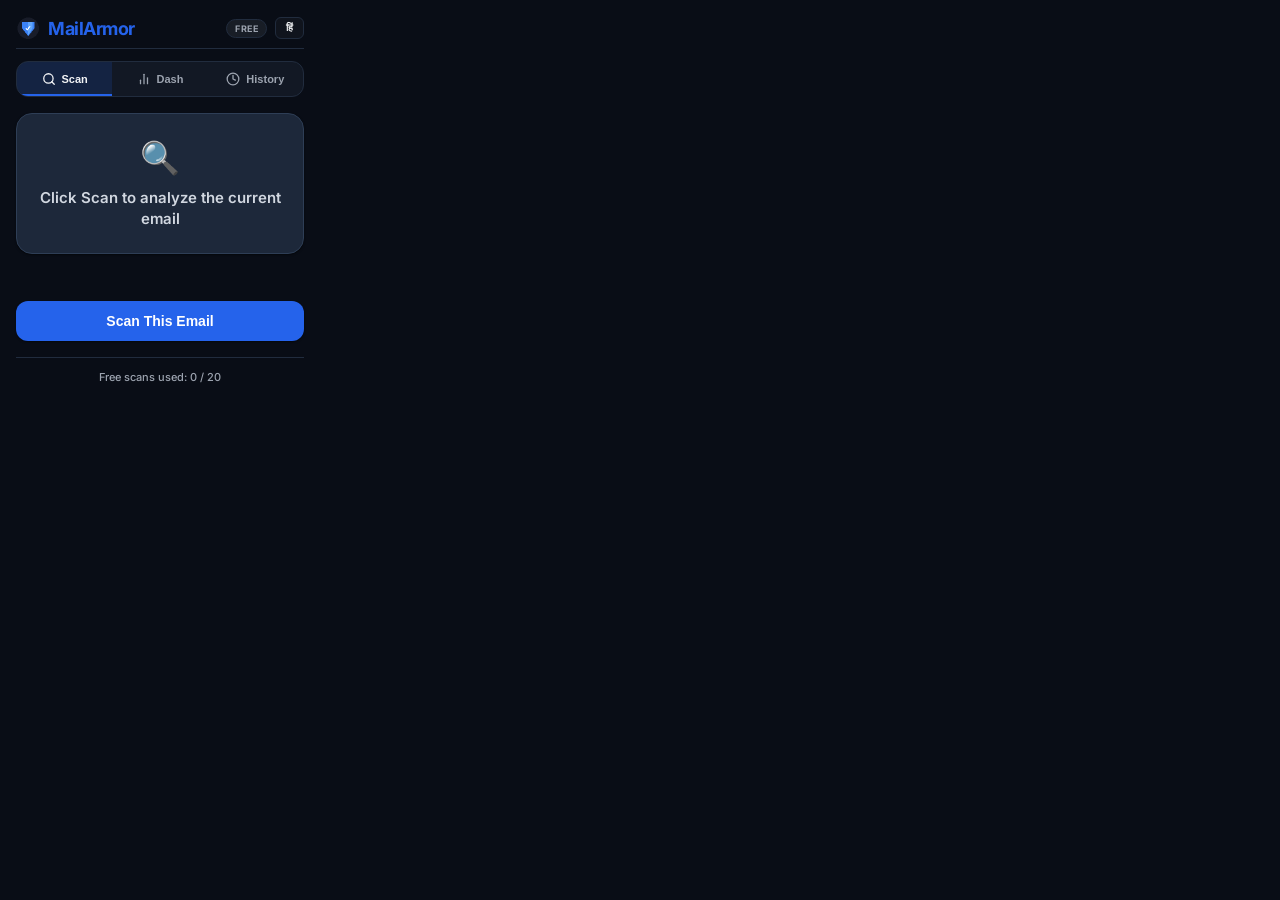
==== popup.html @ 64c12f0b "Initial commit: MailArmor extension and backend" ====
<!DOCTYPE html>
<html lang="en">
<head>
  <meta charset="UTF-8">
  <meta name="viewport" content="width=device-width, initial-scale=1.0">
  <title>MailArmor</title>
  <!-- Modern Inter Font from Google Fonts -->
  <link rel="preconnect" href="https://fonts.googleapis.com">
  <link rel="preconnect" href="https://fonts.gstatic.com" crossorigin>
  <link href="https://fonts.googleapis.com/css2?family=Inter:wght@400;500;600;700&display=swap" rel="stylesheet">
  <link rel="stylesheet" href="popup.css">
</head>
<body>
  <div class="extension-container">
    <!-- Header Area -->
    <header class="app-header">
      <div class="header-left">
        <img src="icons/icon48.png" alt="MailArmor Logo" class="app-logo-img">
        <h1 class="app-title">MailArmor</h1>
      </div>
      <div class="header-right">
        <!-- Pro Mode Simulator Switch -->
        <span id="pro-badge" class="pro-badge free-mode">Free</span>
        <!-- Hindi/English language toggle -->
        <button id="lang-toggle" class="lang-toggle-btn">हिं</button>
      </div>
    </header>

    <!-- Tab Navigation Bar -->
    <div class="tab-navigation">
      <button id="tab-btn-scan" class="tab-btn active">
        <svg class="tab-icon" viewBox="0 0 24 24" fill="none" stroke="currentColor" stroke-width="2.5" stroke-linecap="round" stroke-linejoin="round">
          <circle cx="11" cy="11" r="8"></circle>
          <line x1="21" y1="21" x2="16.65" y2="16.65"></line>
        </svg>
        <span class="tab-btn-text">Scan</span>
      </button>
      <button id="tab-btn-dash" class="tab-btn">
        <svg class="tab-icon" viewBox="0 0 24 24" fill="none" stroke="currentColor" stroke-width="2.5" stroke-linecap="round" stroke-linejoin="round">
          <line x1="18" y1="20" x2="18" y2="10"></line>
          <line x1="12" y1="20" x2="12" y2="4"></line>
          <line x1="6" y1="20" x2="6" y2="14"></line>
        </svg>
        <span class="tab-btn-text">Dash</span>
      </button>
      <button id="tab-btn-history" class="tab-btn">
        <svg class="tab-icon" viewBox="0 0 24 24" fill="none" stroke="currentColor" stroke-width="2.5" stroke-linecap="round" stroke-linejoin="round">
          <circle cx="12" cy="12" r="10"></circle>
          <polyline points="12 6 12 12 16 14"></polyline>
        </svg>
        <span class="tab-btn-text">History</span>
      </button>
    </div>

    <!-- Main Content Area -->
    <main class="app-content">
      <!-- PANEL 1: SCAN -->
      <div id="panel-scan" class="tab-panel">
        <!-- Status Card with default neutral state -->
        <div id="status-card" class="status-card state-neutral">
          <div id="status-icon" class="status-icon">🔍</div>
          <div id="status-text" class="status-text">Click Scan to analyze the current email</div>
        </div>

        <!-- Phishing Risk Rating Score Indicator -->
        <div id="risk-score-container" class="risk-score-container hidden">
          <div class="risk-score-header">
            <span id="risk-score-label" class="risk-score-label">Phishing Probability:</span>
            <span id="risk-score-value" class="risk-score-value">0/100</span>
          </div>
          <div class="risk-score-bar-bg">
            <div id="risk-score-bar" class="risk-score-bar" style="width: 0%;"></div>
          </div>
        </div>

        <!-- Explanation/Reason Text -->
        <div id="reason-container" class="reason-container hidden">
          <p id="reason-text" class="reason-text"></p>
        </div>

        <!-- Detailed Security Checklist (hidden by default) -->
        <div id="checklist-container" class="checklist-container hidden">
          <h3 id="checklist-heading" class="checklist-heading">Security Audit Checklist</h3>
          <div id="checklist-items" class="checklist-items">
            <!-- Populated dynamically -->
          </div>
        </div>

        <!-- Action Area -->
        <div class="action-container">
          <!-- Trust Sender Button (hidden by default, shown when email is scanned/loaded) -->
          <button id="trust-btn" class="btn btn-secondary hidden">
            <span>✅ Trust Sender</span>
          </button>
          
          <!-- Copy Warning Button (hidden by default) -->
          <button id="copy-warning-btn" class="btn btn-warning hidden">
            <span>📋 Copy Warning</span>
          </button>

          <!-- Scan Button -->
          <button id="scan-btn" class="btn btn-primary">
            <span class="btn-text">Scan This Email</span>
            <span class="btn-spinner hidden"></span>
          </button>

          <!-- Error Message (hidden by default) -->
          <div id="error-message" class="error-message hidden"></div>

          <!-- Upgrade Prompt (hidden by default) -->
          <div id="upgrade-container" class="upgrade-container hidden">
            <p id="upgrade-message" class="upgrade-message">You've used all free scans. Upgrade to Pro for unlimited scans 🔒</p>
            <a id="upgrade-link" href="YOUR_GUMROAD_LINK" target="_blank" class="btn btn-upgrade">
              Upgrade — $5/month
            </a>
          </div>
        </div>
      </div>

      <!-- PANEL 2: DASHBOARD -->
      <div id="panel-dash" class="tab-panel hidden">
        <div class="stats-summary-grid">
          <div class="stats-card">
            <span id="dash-scanned-val" class="stats-num">0</span>
            <span id="dash-scanned-label" class="stats-label">Total Scanned</span>
          </div>
          <div class="stats-card highlight-threat">
            <span id="dash-threats-val" class="stats-num">0</span>
            <span id="dash-threats-label" class="stats-label">Threats Blocked</span>
          </div>
          <div class="stats-card highlight-suspicious">
            <span id="dash-suspicious-val" class="stats-num">0</span>
            <span id="dash-suspicious-label" class="stats-label">Suspicious Found</span>
          </div>
        </div>

        <!-- 7-Day Chart -->
        <div class="chart-container">
          <h4 id="chart-heading" class="section-subheading">7-Day Scan Activity</h4>
          <div id="chart-bars" class="chart-bars">
            <!-- Populated dynamically -->
          </div>
        </div>

        <!-- Manage Whitelist Section -->
        <div class="whitelist-section">
          <h4 id="whitelist-heading" class="section-subheading">Manage Whitelist</h4>
          <ul id="whitelist-list" class="whitelist-list">
            <!-- Whitelisted domains with removal buttons -->
          </ul>
          <p id="whitelist-empty-msg" class="whitelist-empty-msg hidden">No domains whitelisted yet.</p>
        </div>

        <!-- Export Buttons Container -->
        <div class="export-container" style="display: flex; gap: 6px;">
          <button id="export-pdf-btn" class="btn btn-secondary" style="flex: 1.2; padding: 10px 4px; font-size: 11px;">
            <span>📊 PDF Report</span>
          </button>
          <button id="export-csv-btn" class="btn btn-secondary" style="flex: 1; padding: 10px 4px; font-size: 11px;">
            <span>📥 CSV</span>
          </button>
          <button id="export-json-btn" class="btn btn-secondary" style="flex: 1; padding: 10px 4px; font-size: 11px;">
            <span>📥 JSON</span>
          </button>
        </div>
      </div>

      <!-- PANEL 3: HISTORY -->
      <div id="panel-history" class="tab-panel hidden">
        <div class="history-container">
          <h4 id="history-heading" class="section-subheading">Scan History</h4>
          <div id="history-list" class="history-list">
            <!-- Scans populated dynamically -->
          </div>
          <p id="history-empty-msg" class="history-empty-msg hidden">No scans recorded yet.</p>
          <div id="history-upgrade-prompt" class="history-upgrade-card hidden">
            <span id="history-upgrade-text">Showing last 5 scans. Upgrade to Pro to see all 50 scans.</span>
          </div>
        </div>
      </div>
    </main>

    <!-- Footer Area -->
    <footer class="app-footer">
      <div id="scan-count-text" class="scan-count-text">Free scans used: 0 / 20</div>
    </footer>
  </div>
  <script src="popup.js"></script>
</body>
</html>
---- popup.css ----
/*
 * MailArmor - Modern Glassmorphic CSS Styling
 * Uses CSS variables for color consistency, smooth transitions, and premium dark/light HSL palettes.
 */

:root {
  /* Font Family */
  --font-sans: 'Inter', -apple-system, BlinkMacSystemFont, "Segoe UI", Roboto, Helvetica, Arial, sans-serif;

  /* Neutrals (Sleek Dark Mode) */
  --bg-app: #090d16;
  --bg-card: #121824;
  --text-main: #f3f4f6;
  --text-muted: #9ca3af;
  --border-color: #212c3e;

  /* Interactive States */
  --btn-primary-bg: #2563eb;
  --btn-primary-hover: #3b82f6;
  --btn-primary-text: #ffffff;
  
  --upgrade-bg-gradient: linear-gradient(135deg, #6366f1 0%, #4f46e5 100%);
  --upgrade-hover-gradient: linear-gradient(135deg, #4f46e5 0%, #4338ca 100%);

  /* Verdict Colors (HSL tailored for premium dark pastel backgrounds and vibrant text glows) */
  --hsl-neutral-bg: 217, 33%, 17%;
  --hsl-neutral-text: 215, 20%, 85%;
  --hsl-neutral-border: 217, 30%, 26%;

  --hsl-safe-bg: 142, 70%, 10%;
  --hsl-safe-text: 142, 70%, 75%;
  --hsl-safe-border: 142, 60%, 22%;

  --hsl-suspicious-bg: 38, 80%, 10%;
  --hsl-suspicious-text: 38, 90%, 75%;
  --hsl-suspicious-border: 38, 70%, 22%;

  --hsl-dangerous-bg: 0, 75%, 12%;
  --hsl-dangerous-text: 0, 85%, 80%;
  --hsl-dangerous-border: 0, 65%, 26%;

  /* Miscellaneous */
  --shadow-sm: 0 1px 2px 0 rgba(0, 0, 0, 0.5);
  --shadow-md: 0 4px 6px -1px rgba(0, 0, 0, 0.7), 0 2px 4px -1px rgba(0, 0, 0, 0.5);
  --shadow-lg: 0 10px 15px -3px rgba(0, 0, 0, 0.8), 0 4px 6px -2px rgba(0, 0, 0, 0.6);
  --radius-md: 12px;
  --radius-lg: 16px;
  --transition-fast: 0.15s ease;
  --transition-normal: 0.25s ease;
}

/* Reset and Layout */
* {
  box-sizing: border-box;
  margin: 0;
  padding: 0;
}

body {
  font-family: var(--font-sans);
  background-color: var(--bg-app);
  color: var(--text-main);
  font-size: 14px;
  width: 320px;
  min-height: 400px;
  display: flex;
  flex-direction: column;
}

.extension-container {
  display: flex;
  flex-direction: column;
  height: 100%;
  width: 100%;
  padding: 16px;
  flex-grow: 1;
}

/* Header styling */
.app-header {
  display: flex;
  align-items: center;
  justify-content: space-between;
  margin-bottom: 12px;
  padding-bottom: 8px;
  border-bottom: 1px solid var(--border-color);
}

.header-left {
  display: flex;
  align-items: center;
  gap: 8px;
}

.header-right {
  display: flex;
  align-items: center;
  gap: 8px;
}


.shield-logo {
  font-size: 20px;
}

.app-title {
  font-size: 18px;
  font-weight: 700;
  color: var(--btn-primary-bg);
  letter-spacing: -0.025em;
}

/* Main Content styling */
.app-content {
  display: flex;
  flex-direction: column;
  gap: 16px;
  flex-grow: 1;
}

/* Status Cards */
.status-card {
  display: flex;
  flex-direction: column;
  align-items: center;
  justify-content: center;
  text-align: center;
  padding: 24px 16px;
  border-radius: var(--radius-lg);
  border: 1px solid transparent;
  box-shadow: var(--shadow-sm);
  transition: all var(--transition-normal);
  min-height: 120px;
}

.status-icon {
  font-size: 32px;
  margin-bottom: 10px;
  transition: transform var(--transition-normal);
}

.status-text {
  font-size: 15px;
  font-weight: 600;
  line-height: 1.4;
}

/* Status State Modifiers */
.state-neutral {
  background-color: hsl(var(--hsl-neutral-bg));
  border-color: hsl(var(--hsl-neutral-border));
  color: hsl(var(--hsl-neutral-text));
}

.state-safe {
  background-color: hsl(var(--hsl-safe-bg));
  border-color: hsl(var(--hsl-safe-border));
  color: hsl(var(--hsl-safe-text));
}

.state-suspicious {
  background-color: hsl(var(--hsl-suspicious-bg));
  border-color: hsl(var(--hsl-suspicious-border));
  color: hsl(var(--hsl-suspicious-text));
}

.state-dangerous {
  background-color: hsl(var(--hsl-dangerous-bg));
  border-color: hsl(var(--hsl-dangerous-border));
  color: hsl(var(--hsl-dangerous-text));
}

.state-loading {
  background-color: hsl(var(--hsl-neutral-bg));
  border-color: hsl(var(--hsl-neutral-border));
  color: hsl(var(--hsl-neutral-text));
}

/* Loading Spinner inside Status Icon */
.spinner {
  width: 32px;
  height: 32px;
  border: 3px solid rgba(0, 0, 0, 0.1);
  border-radius: 50%;
  border-top-color: var(--btn-primary-bg);
  animation: spin 1s linear infinite;
  display: inline-block;
  margin-bottom: 10px;
}

@keyframes spin {
  to { transform: rotate(360deg); }
}

/* Reason Box styling */
.reason-container {
  background-color: var(--bg-card);
  padding: 12px;
  border-radius: var(--radius-md);
  border: 1px solid var(--border-color);
  box-shadow: var(--shadow-sm);
  transition: opacity var(--transition-normal);
}

.reason-text {
  font-size: 12px;
  color: var(--text-muted);
  line-height: 1.5;
  text-align: center;
}

/* Actions Container */
.action-container {
  display: flex;
  flex-direction: column;
  gap: 12px;
  margin-top: auto;
}

/* Buttons */
.btn {
  display: flex;
  align-items: center;
  justify-content: center;
  width: 100%;
  padding: 12px 16px;
  font-size: 14px;
  font-weight: 600;
  border-radius: var(--radius-md);
  border: none;
  cursor: pointer;
  transition: all var(--transition-fast);
  text-decoration: none;
  text-align: center;
}

.btn-primary {
  background-color: var(--btn-primary-bg);
  color: var(--btn-primary-text);
  box-shadow: var(--shadow-sm);
}

.btn-primary:hover:not(:disabled) {
  background-color: var(--btn-primary-hover);
  transform: translateY(-1px);
  box-shadow: var(--shadow-md);
}

.btn-primary:active:not(:disabled) {
  transform: translateY(0);
}

.btn-primary:disabled {
  opacity: 0.6;
  cursor: not-allowed;
}

.btn-upgrade {
  background: var(--upgrade-bg-gradient);
  color: #ffffff;
  box-shadow: var(--shadow-md);
}

.btn-upgrade:hover {
  background: var(--upgrade-hover-gradient);
  transform: translateY(-1px);
  box-shadow: var(--shadow-lg);
}

/* Spinner inside button */
.btn-spinner {
  width: 16px;
  height: 16px;
  border: 2px solid rgba(255, 255, 255, 0.3);
  border-radius: 50%;
  border-top-color: #ffffff;
  animation: spin 0.8s linear infinite;
  margin-left: 8px;
}

/* Error message styling */
.error-message {
  font-size: 12px;
  color: hsl(var(--hsl-dangerous-text));
  background-color: hsl(var(--hsl-dangerous-bg));
  border: 1px solid hsl(var(--hsl-dangerous-border));
  padding: 10px;
  border-radius: var(--radius-md);
  text-align: center;
  line-height: 1.4;
}

/* Upgrade Container styling */
.upgrade-container {
  display: flex;
  flex-direction: column;
  gap: 10px;
  background-color: var(--bg-card);
  padding: 16px;
  border-radius: var(--radius-lg);
  border: 1px dashed #6366f1;
  text-align: center;
}

.upgrade-message {
  font-size: 13px;
  color: var(--text-main);
  line-weight: 1.4;
  font-weight: 500;
}

/* Footer styling */
.app-footer {
  margin-top: 16px;
  padding-top: 12px;
  border-top: 1px solid var(--border-color);
  display: flex;
  justify-content: center;
}

.scan-count-text {
  font-size: 11px;
  color: var(--text-muted);
  font-weight: 500;
}

/* Utility classes */
.hidden {
  display: none !important;
}

/* Logo image style */
.app-logo-img {
  width: 24px;
  height: 24px;
  object-fit: contain;
}

/* Phishing Risk Score bar */
.risk-score-container {
  display: flex;
  flex-direction: column;
  gap: 8px;
  background-color: var(--bg-card);
  padding: 12px 14px;
  border-radius: var(--radius-md);
  border: 1px solid var(--border-color);
  box-shadow: var(--shadow-sm);
  transition: all var(--transition-normal);
}

.risk-score-header {
  display: flex;
  justify-content: space-between;
  align-items: center;
}

.risk-score-label {
  font-size: 12px;
  font-weight: 500;
  color: var(--text-muted);
}

.risk-score-value {
  font-size: 13px;
  font-weight: 700;
  color: var(--text-main);
}

.risk-score-bar-bg {
  width: 100%;
  height: 6px;
  background-color: var(--border-color);
  border-radius: 3px;
  overflow: hidden;
}

.risk-score-bar {
  height: 100%;
  width: 0%;
  border-radius: 3px;
  transition: width 0.8s cubic-bezier(0.4, 0, 0.2, 1), background-color 0.8s ease;
}

/* Colors of the risk score bar based on level */
.risk-score-bar.level-safe {
  background: linear-gradient(90deg, #10b981 0%, #059669 100%);
  box-shadow: 0 0 8px rgba(16, 185, 129, 0.5);
}

.risk-score-bar.level-suspicious {
  background: linear-gradient(90deg, #f59e0b 0%, #d97706 100%);
  box-shadow: 0 0 8px rgba(245, 158, 11, 0.5);
}

.risk-score-bar.level-dangerous {
  background: linear-gradient(90deg, #ef4444 0%, #dc2626 100%);
  box-shadow: 0 0 8px rgba(239, 68, 68, 0.5);
}

/* Security Checklist Container */
.checklist-container {
  background-color: var(--bg-card);
  padding: 14px;
  border-radius: var(--radius-md);
  border: 1px solid var(--border-color);
  box-shadow: var(--shadow-sm);
  display: flex;
  flex-direction: column;
  gap: 10px;
}

.checklist-heading {
  font-size: 13px;
  font-weight: 700;
  color: var(--text-main);
  letter-spacing: -0.015em;
  border-bottom: 1px solid var(--border-color);
  padding-bottom: 8px;
}

.checklist-items {
  display: flex;
  flex-direction: column;
  gap: 10px;
}

.checklist-item {
  display: flex;
  gap: 10px;
  align-items: flex-start;
  animation: slideIn 0.3s cubic-bezier(0.4, 0, 0.2, 1) forwards;
}

@keyframes slideIn {
  from {
    opacity: 0;
    transform: translateY(6px);
  }
  to {
    opacity: 1;
    transform: translateY(0);
  }
}

.check-status-icon {
  font-size: 13px;
  flex-shrink: 0;
  margin-top: 1px;
}

.check-content {
  display: flex;
  flex-direction: column;
  gap: 2px;
}

.check-title {
  font-size: 12px;
  font-weight: 600;
  color: var(--text-main);
}

.check-desc {
  font-size: 11px;
  color: var(--text-muted);
  line-height: 1.3;
}

/* Header buttons and badges */
.pro-badge {
  font-size: 9px;
  font-weight: 700;
  text-transform: uppercase;
  padding: 3px 8px;
  border-radius: 20px;
  letter-spacing: 0.05em;
  cursor: pointer;
  user-select: none;
  transition: all var(--transition-fast);
}

.pro-badge.free-mode {
  background-color: rgba(156, 163, 175, 0.1);
  color: var(--text-muted);
  border: 1px solid var(--border-color);
}

.pro-badge.pro-mode {
  background: linear-gradient(135deg, #a855f7 0%, #d946ef 100%);
  color: #ffffff;
  box-shadow: 0 0 10px rgba(217, 70, 239, 0.4);
  border: 1px solid transparent;
}

.lang-toggle-btn {
  background-color: rgba(255, 255, 255, 0.03);
  color: var(--text-main);
  border: 1px solid var(--border-color);
  padding: 4px 10px;
  border-radius: 6px;
  font-size: 10px;
  font-weight: 600;
  cursor: pointer;
  transition: all var(--transition-fast);
}

.lang-toggle-btn:hover {
  background-color: rgba(255, 255, 255, 0.08);
  border-color: var(--text-muted);
}

/* Tab Navigation */
.tab-navigation {
  display: flex;
  background-color: var(--bg-card);
  border: 1px solid var(--border-color);
  border-radius: var(--radius-md);
  margin-bottom: 16px;
  overflow: hidden;
}

.tab-btn {
  flex: 1;
  background: transparent;
  border: none;
  color: var(--text-muted);
  padding: 10px 0;
  font-size: 11px;
  font-weight: 600;
  cursor: pointer;
  transition: all var(--transition-fast);
  display: flex;
  align-items: center;
  justify-content: center;
  gap: 6px;
}

.tab-icon {
  width: 14px;
  height: 14px;
  stroke: currentColor;
  stroke-width: 2.2px;
  transition: transform var(--transition-fast);
}

.tab-btn:hover {
  color: var(--text-main);
  background-color: rgba(255, 255, 255, 0.02);
}

.tab-btn:hover .tab-icon {
  transform: scale(1.15);
}

.tab-btn.active {
  color: var(--text-main);
  background-color: rgba(37, 99, 235, 0.15);
  box-shadow: inset 0 -2px 0 var(--btn-primary-bg);
}

/* Tab panels */
.tab-panel {
  display: flex;
  flex-direction: column;
  gap: 16px;
  flex-grow: 1;
}

/* Copy and Whitelist Buttons */
.btn-secondary {
  background-color: transparent;
  color: var(--text-main);
  border: 1px solid var(--border-color);
}

.btn-secondary:hover {
  background-color: rgba(255, 255, 255, 0.04);
  border-color: var(--text-muted);
}

.btn-warning {
  background-color: rgba(245, 158, 11, 0.1);
  color: #f59e0b;
  border: 1px solid rgba(245, 158, 11, 0.3);
}

.btn-warning:hover {
  background-color: rgba(245, 158, 11, 0.18);
  border-color: #f59e0b;
}

/* Dashboard Panel */
.stats-summary-grid {
  display: grid;
  grid-template-columns: repeat(3, 1fr);
  gap: 8px;
}

.stats-card {
  background-color: var(--bg-card);
  border: 1px solid var(--border-color);
  padding: 12px 6px;
  border-radius: var(--radius-md);
  text-align: center;
  box-shadow: var(--shadow-sm);
}

.stats-num {
  font-size: 20px;
  font-weight: 700;
  color: var(--text-main);
  display: block;
  margin-bottom: 2px;
}

.stats-label {
  font-size: 8px;
  color: var(--text-muted);
  text-transform: uppercase;
  letter-spacing: 0.05em;
  display: block;
}

.stats-card.highlight-threat .stats-num {
  color: #ef4444;
}

.stats-card.highlight-suspicious .stats-num {
  color: #f59e0b;
}

.chart-container, .whitelist-section, .history-container {
  background-color: var(--bg-card);
  border: 1px solid var(--border-color);
  padding: 14px;
  border-radius: var(--radius-md);
  box-shadow: var(--shadow-sm);
}

.section-subheading {
  font-size: 11px;
  font-weight: 700;
  text-transform: uppercase;
  letter-spacing: 0.05em;
  color: var(--text-muted);
  border-bottom: 1px solid var(--border-color);
  padding-bottom: 6px;
  margin-bottom: 12px;
}

/* CSS Bar Chart */
.chart-bars {
  display: flex;
  justify-content: space-between;
  align-items: flex-end;
  height: 60px;
  padding-top: 10px;
}

.chart-bar-col {
  display: flex;
  flex-direction: column;
  align-items: center;
  flex: 1;
}

.chart-bar-wrapper {
  width: 12px;
  height: 40px;
  background-color: rgba(255, 255, 255, 0.05);
  border-radius: 6px;
  display: flex;
  align-items: flex-end;
}

.chart-bar-fill {
  width: 100%;
  height: 0%;
  background: linear-gradient(180deg, #3b82f6 0%, #2563eb 100%);
  border-radius: 6px;
  transition: height 0.8s cubic-bezier(0.4, 0, 0.2, 1);
  box-shadow: 0 0 6px rgba(37, 99, 235, 0.4);
}

.chart-bar-label {
  font-size: 8px;
  color: var(--text-muted);
  margin-top: 4px;
  font-weight: 500;
}

/* Whitelist Management */
.whitelist-list {
  list-style: none;
  display: flex;
  flex-direction: column;
  gap: 6px;
  max-height: 80px;
  overflow-y: auto;
}

.whitelist-item {
  display: flex;
  justify-content: space-between;
  align-items: center;
  font-size: 11px;
  background-color: rgba(255, 255, 255, 0.02);
  border: 1px solid var(--border-color);
  padding: 6px 10px;
  border-radius: 6px;
  color: var(--text-main);
}

.whitelist-remove-btn {
  background: transparent;
  border: none;
  color: #ef4444;
  cursor: pointer;
  font-size: 10px;
  font-weight: bold;
}

.whitelist-remove-btn:hover {
  text-decoration: underline;
}

.whitelist-empty-msg, .history-empty-msg {
  font-size: 11px;
  color: var(--text-muted);
  text-align: center;
  font-style: italic;
  padding: 8px 0;
}

/* History Tab Panel */
.history-list {
  display: flex;
  flex-direction: column;
  gap: 8px;
  max-height: 240px;
  overflow-y: auto;
}

.history-item {
  display: flex;
  align-items: center;
  gap: 10px;
  background-color: rgba(255, 255, 255, 0.02);
  border: 1px solid var(--border-color);
  padding: 8px 10px;
  border-radius: 6px;
  font-size: 11px;
  transition: background-color var(--transition-fast);
}

.history-item:hover {
  background-color: rgba(255, 255, 255, 0.04);
}

.history-verdict-icon {
  font-size: 16px;
  flex-shrink: 0;
}

.history-info {
  display: flex;
  flex-direction: column;
  flex-grow: 1;
  min-width: 0;
  gap: 2px;
}

.history-meta {
  display: flex;
  justify-content: space-between;
  font-size: 8px;
  color: var(--text-muted);
}

.history-sender {
  font-weight: 600;
  color: var(--text-main);
  overflow: hidden;
  text-overflow: ellipsis;
  white-space: nowrap;
}

.history-subject {
  font-size: 10px;
  color: var(--text-muted);
  overflow: hidden;
  text-overflow: ellipsis;
  white-space: nowrap;
}

.history-upgrade-card {
  background: rgba(99, 102, 241, 0.08);
  border: 1px dashed rgba(99, 102, 241, 0.3);
  padding: 10px;
  border-radius: var(--radius-md);
  text-align: center;
  font-size: 11px;
  color: var(--text-main);
  margin-top: 10px;
  line-height: 1.4;
}
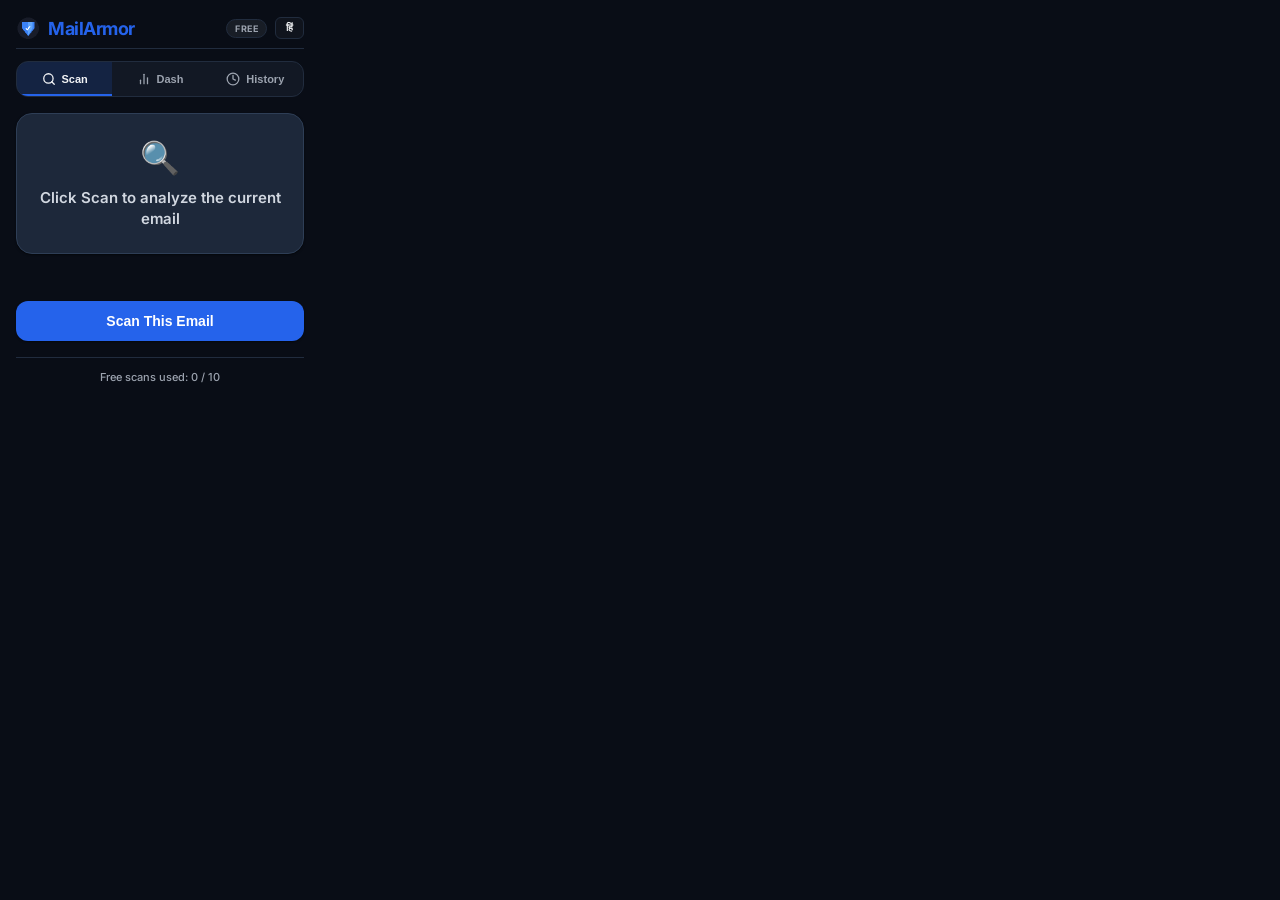
==== commit 3e9f9e2b: "feat: Reduce free scan limit from 20 to 10 across extension and landing page" ====
--- a/popup.html
+++ b/popup.html
@@ -110,7 +110,7 @@
           <!-- Upgrade Prompt (hidden by default) -->
           <div id="upgrade-container" class="upgrade-container hidden">
             <p id="upgrade-message" class="upgrade-message">You've used all free scans. Upgrade to Pro for unlimited scans 🔒</p>
-            <a id="upgrade-link" href="YOUR_GUMROAD_LINK" target="_blank" class="btn btn-upgrade">
+            <a id="upgrade-link" href="https://mailarmor.lemonsqueezy.com/checkout/buy/fa6703f5-cbe5-4539-a541-8b077cc17591" target="_blank" class="btn btn-upgrade">
               Upgrade — $5/month
             </a>
           </div>
@@ -182,7 +182,7 @@
 
     <!-- Footer Area -->
     <footer class="app-footer">
-      <div id="scan-count-text" class="scan-count-text">Free scans used: 0 / 20</div>
+      <div id="scan-count-text" class="scan-count-text">Free scans used: 0 / 10</div>
     </footer>
   </div>
   <script src="popup.js"></script>
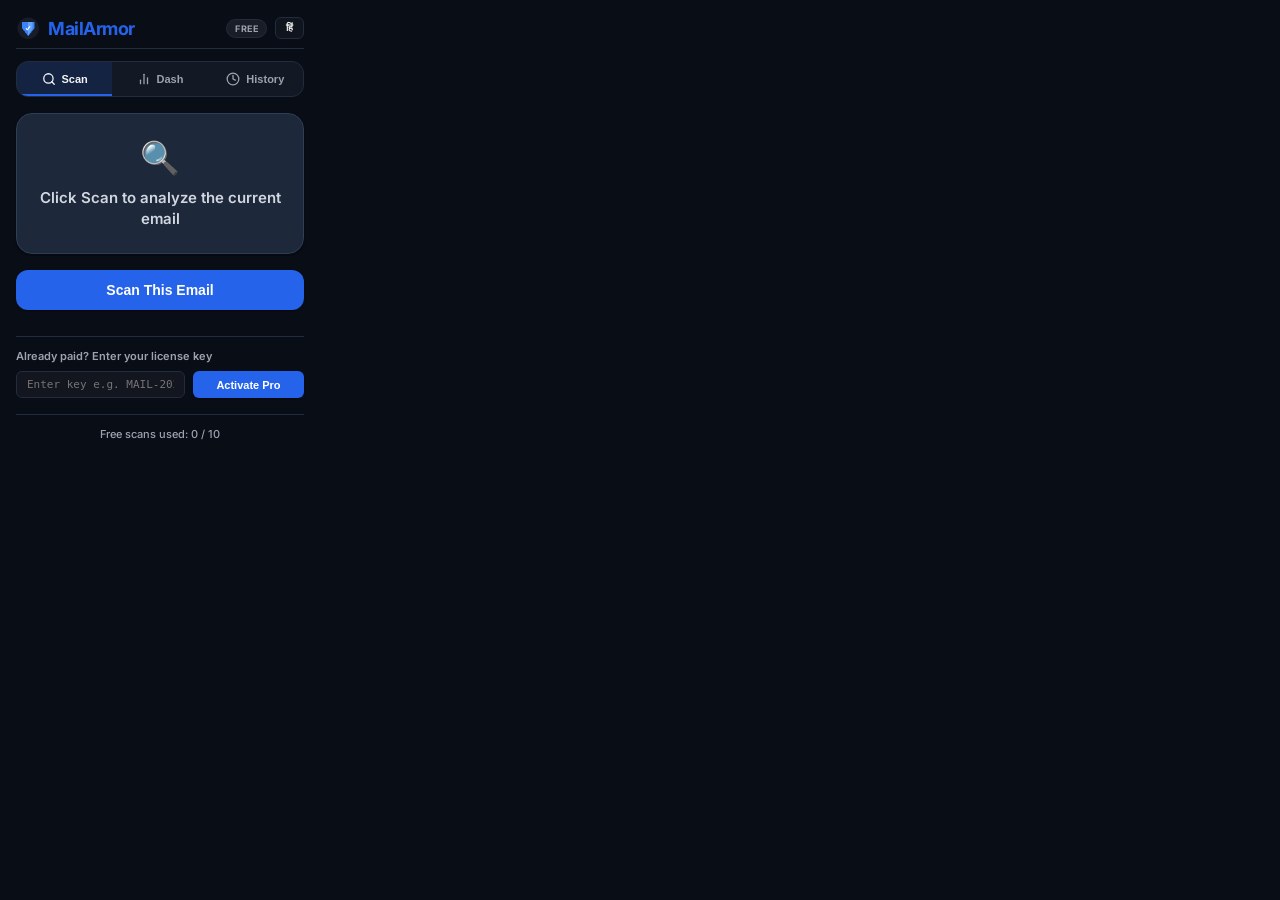
==== commit 045a089a: "feat: Add Monthly/Lifetime/UPI payment options and license key activation system to popup" ====
--- a/popup.html
+++ b/popup.html
@@ -110,9 +110,38 @@
           <!-- Upgrade Prompt (hidden by default) -->
           <div id="upgrade-container" class="upgrade-container hidden">
             <p id="upgrade-message" class="upgrade-message">You've used all free scans. Upgrade to Pro for unlimited scans 🔒</p>
-            <a id="upgrade-link" href="https://mailarmor.lemonsqueezy.com/checkout/buy/fa6703f5-cbe5-4539-a541-8b077cc17591" target="_blank" class="btn btn-upgrade">
-              Upgrade — $5/month
+            
+            <!-- Option 1: Monthly -->
+            <a id="upgrade-monthly-link" href="https://mailarmor.lemonsqueezy.com/checkout/buy/fa6703f5-cbe5-4539-a541-8b077cc17591" target="_blank" class="btn btn-primary" style="width: 100%;">
+              ₹199/month — Subscribe
             </a>
+
+            <!-- Option 2: Lifetime -->
+            <a id="upgrade-lifetime-link" href="https://mailarmor.lemonsqueezy.com/checkout/buy/c7f24297-0668-436c-b8f5-6fc4135ca21a" target="_blank" class="btn btn-gold" style="width: 100%; margin-top: 6px;">
+              ₹600 — Lifetime Access ⭐ Best Value
+            </a>
+            <div class="lifetime-subtext">Pay once, use forever. No monthly fees!</div>
+
+            <!-- Option 3: UPI Payment -->
+            <div class="upi-section">
+              <h4 class="upi-title">Pay via UPI 🇮🇳</h4>
+              <img src="icons/upi-qr.png" class="upi-qr-code" alt="UPI QR Code">
+              <p class="upi-subtext">Scan to pay ₹199/month or ₹600 lifetime</p>
+              <div class="upi-id-box">
+                <span>UPI ID: geekrishharish07-2@okhdfcbank</span>
+              </div>
+              <p class="upi-instructions">After paying, email mailarmor.app@gmail.com with your payment screenshot for instant Pro access</p>
+            </div>
+          </div>
+
+          <!-- License Key Activation Section -->
+          <div id="license-container" class="license-section">
+            <h4 id="license-heading" class="license-heading">Already paid? Enter your license key</h4>
+            <div class="license-input-group">
+              <input type="text" id="license-input" class="license-input" placeholder="Enter key e.g. MAIL-2026-XXXX-YYYY">
+              <button id="license-btn" class="btn btn-primary btn-license">Activate Pro</button>
+            </div>
+            <div id="license-message" class="license-message hidden"></div>
           </div>
         </div>
       </div>
--- a/popup.css
+++ b/popup.css
@@ -806,3 +806,138 @@
   line-height: 1.4;
 }
 
+/* Stand-out Gold Lifetime Button */
+.btn-gold {
+  background: linear-gradient(135deg, #fbbf24 0%, #d97706 100%) !important;
+  color: #090d16 !important;
+  font-weight: 700 !important;
+  border: 1px solid #fbbf24 !important;
+  box-shadow: 0 4px 12px rgba(251, 191, 36, 0.25);
+  transition: all 0.2s cubic-bezier(0.4, 0, 0.2, 1);
+}
+.btn-gold:hover {
+  background: linear-gradient(135deg, #f59e0b 0%, #b45309 100%) !important;
+  transform: translateY(-1px);
+  box-shadow: 0 6px 16px rgba(251, 191, 36, 0.35);
+}
+
+.lifetime-subtext {
+  font-size: 10px;
+  color: #fbbf24;
+  margin-top: 4px;
+  margin-bottom: 8px;
+  font-weight: 600;
+  text-align: center;
+}
+
+/* UPI Payment Section */
+.upi-section {
+  margin-top: 14px;
+  padding: 12px;
+  background-color: rgba(255, 255, 255, 0.02);
+  border: 1px solid var(--border-color);
+  border-radius: var(--radius-md);
+  text-align: center;
+  display: flex;
+  flex-direction: column;
+  align-items: center;
+  gap: 6px;
+}
+.upi-title {
+  font-size: 12px;
+  font-weight: 600;
+  color: var(--text-main);
+  margin: 0;
+}
+.upi-qr-code {
+  width: 130px;
+  height: 130px;
+  border-radius: 8px;
+  border: 1px solid var(--border-color);
+  background-color: #ffffff;
+  padding: 4px;
+  margin: 2px 0;
+}
+.upi-subtext {
+  font-size: 11px;
+  color: var(--text-muted);
+  margin: 0;
+}
+.upi-id-box {
+  display: inline-flex;
+  align-items: center;
+  gap: 4px;
+  background-color: rgba(16, 185, 129, 0.1);
+  border: 1px solid rgba(16, 185, 129, 0.2);
+  padding: 4px 8px;
+  border-radius: 6px;
+  font-family: monospace;
+  font-size: 10px;
+  color: #34d399;
+}
+.upi-instructions {
+  font-size: 9px;
+  color: var(--text-muted);
+  line-height: 1.4;
+  margin: 0;
+  max-width: 260px;
+}
+
+/* License Key Verification */
+.license-section {
+  margin-top: 14px;
+  padding-top: 12px;
+  border-top: 1px solid var(--border-color);
+  text-align: left;
+  display: flex;
+  flex-direction: column;
+  gap: 8px;
+}
+.license-heading {
+  font-size: 11px;
+  font-weight: 600;
+  color: var(--text-muted);
+  margin: 0;
+}
+.license-input-group {
+  display: flex;
+  gap: 8px;
+  width: 100%;
+}
+.license-input {
+  flex-grow: 1;
+  background-color: rgba(255, 255, 255, 0.04);
+  border: 1px solid var(--border-color);
+  border-radius: 6px;
+  padding: 6px 10px;
+  color: var(--text-main);
+  font-size: 11px;
+  outline: none;
+  font-family: monospace;
+  transition: border-color 0.2s ease;
+}
+.license-input:focus {
+  border-color: #4f46e5;
+}
+.btn-license {
+  padding: 6px 12px;
+  font-size: 11px;
+  border-radius: 6px;
+  font-weight: 600;
+  cursor: pointer;
+  white-space: nowrap;
+}
+.license-message {
+  font-size: 10px;
+  font-weight: 500;
+  line-height: 1.4;
+  margin-top: 2px;
+}
+.license-message.success {
+  color: #34d399;
+}
+.license-message.error {
+  color: #f87171;
+}
+
+
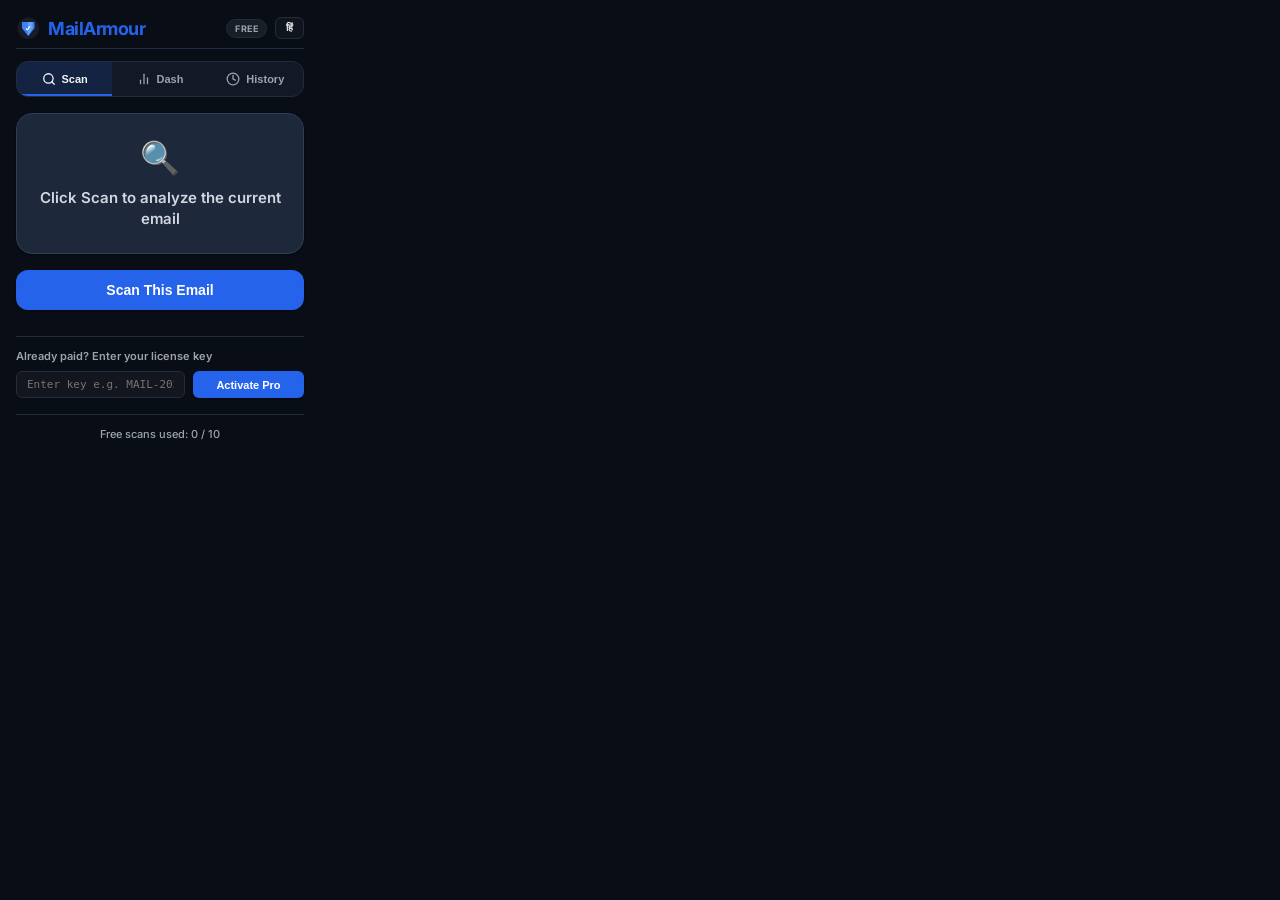
==== commit 2a770e78: "Rename project from MailArmor to MailArmour" ====
--- a/popup.html
+++ b/popup.html
@@ -3,7 +3,7 @@
 <head>
   <meta charset="UTF-8">
   <meta name="viewport" content="width=device-width, initial-scale=1.0">
-  <title>MailArmor</title>
+  <title>MailArmour</title>
   <!-- Modern Inter Font from Google Fonts -->
   <link rel="preconnect" href="https://fonts.googleapis.com">
   <link rel="preconnect" href="https://fonts.gstatic.com" crossorigin>
@@ -15,8 +15,8 @@
     <!-- Header Area -->
     <header class="app-header">
       <div class="header-left">
-        <img src="icons/icon48.png" alt="MailArmor Logo" class="app-logo-img">
-        <h1 class="app-title">MailArmor</h1>
+        <img src="icons/icon48.png" alt="MailArmour Logo" class="app-logo-img">
+        <h1 class="app-title">MailArmour</h1>
       </div>
       <div class="header-right">
         <!-- Pro Mode Simulator Switch -->
@@ -112,12 +112,12 @@
             <p id="upgrade-message" class="upgrade-message">You've used all free scans. Upgrade to Pro for unlimited scans 🔒</p>
             
             <!-- Option 1: Monthly -->
-            <a id="upgrade-monthly-link" href="https://mailarmor.lemonsqueezy.com/checkout/buy/fa6703f5-cbe5-4539-a541-8b077cc17591" target="_blank" class="btn btn-primary" style="width: 100%;">
+            <a id="upgrade-monthly-link" href="https://mailarmour.lemonsqueezy.com/checkout/buy/fa6703f5-cbe5-4539-a541-8b077cc17591" target="_blank" class="btn btn-primary" style="width: 100%;">
               ₹199/month — Subscribe
             </a>
 
             <!-- Option 2: Lifetime -->
-            <a id="upgrade-lifetime-link" href="https://mailarmor.lemonsqueezy.com/checkout/buy/c7f24297-0668-436c-b8f5-6fc4135ca21a" target="_blank" class="btn btn-gold" style="width: 100%; margin-top: 6px;">
+            <a id="upgrade-lifetime-link" href="https://mailarmour.lemonsqueezy.com/checkout/buy/c7f24297-0668-436c-b8f5-6fc4135ca21a" target="_blank" class="btn btn-gold" style="width: 100%; margin-top: 6px;">
               ₹600 — Lifetime Access ⭐ Best Value
             </a>
             <div class="lifetime-subtext">Pay once, use forever. No monthly fees!</div>
@@ -130,7 +130,7 @@
               <div class="upi-id-box">
                 <span>UPI ID: geekrishharish07-2@okhdfcbank</span>
               </div>
-              <p class="upi-instructions">After paying, email mailarmor.app@gmail.com with your payment screenshot for instant Pro access</p>
+              <p class="upi-instructions">After paying, email mailarmour.app@gmail.com with your payment screenshot for instant Pro access</p>
             </div>
           </div>
 
--- a/popup.css
+++ b/popup.css
@@ -1,5 +1,5 @@
 /*
- * MailArmor - Modern Glassmorphic CSS Styling
+ * MailArmour - Modern Glassmorphic CSS Styling
  * Uses CSS variables for color consistency, smooth transitions, and premium dark/light HSL palettes.
  */
 
